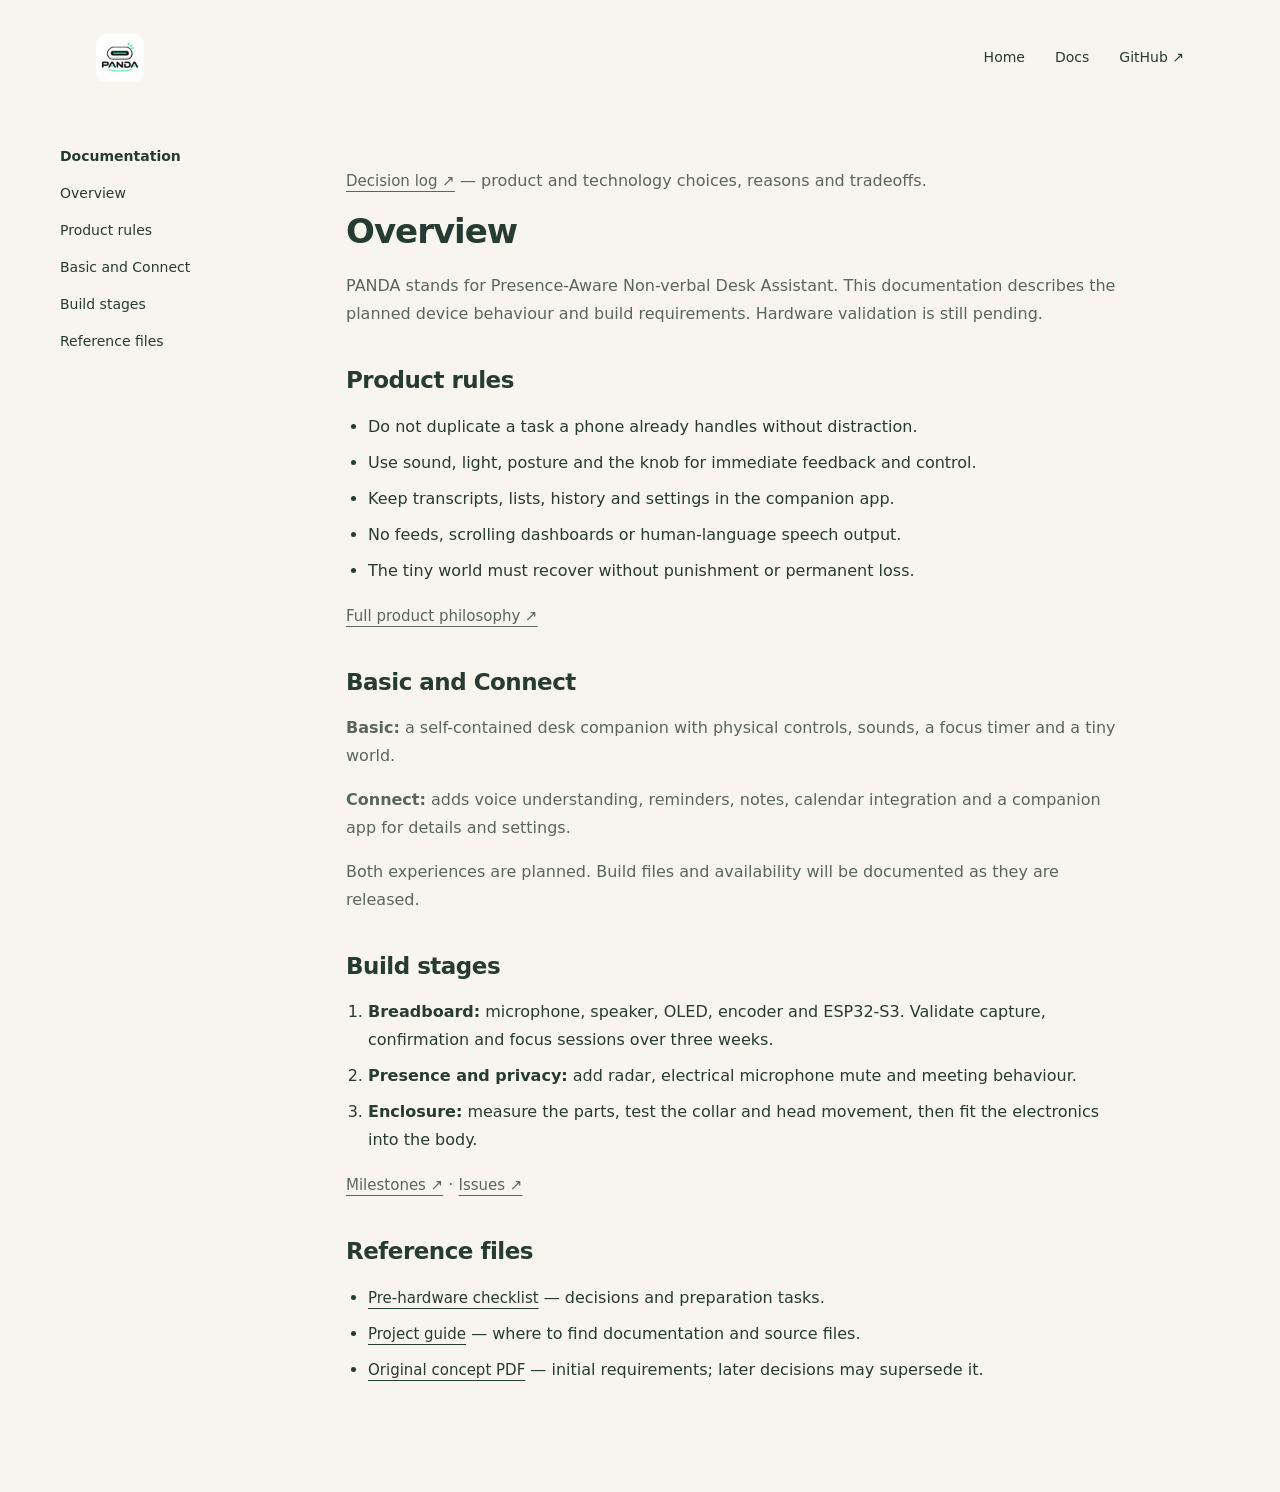
==== site/docs.html @ 61f552d8 "docs: record agreed product and technology decisions" ====
<!doctype html>
<html lang="en">
<head><meta charset="utf-8"><meta name="viewport" content="width=device-width, initial-scale=1"><meta name="description" content="PANDA documentation, requirements, build stages and reference files."><title>Documentation — PANDA</title><link rel="stylesheet" href="style.css"></head>
<body class="documentation">
<a class="skip" href="#main">Skip to content</a>
<header class="wrap"><a class="brand" href="./" aria-label="PANDA home"><img src="assets/panda-logo.webp" width="48" height="48" alt="PANDA"></a><nav aria-label="Main navigation"><a href="./">Home</a><a href="docs.html" aria-current="page">Docs</a><a href="https://github.com/Aman-zishan/panda">GitHub ↗</a></nav></header>
<aside class="doc-sidebar"><nav aria-label="Documentation"><strong>Documentation</strong><a href="#overview">Overview</a><a href="#philosophy">Product rules</a><a href="#scope">Basic and Connect</a><a href="#build">Build stages</a><a href="#references">Reference files</a></nav></aside>
<main id="main" class="reference">
<p><a href="https://github.com/Aman-zishan/panda/blob/main/docs/decisions.md">Decision log ↗</a> — product and technology choices, reasons and tradeoffs.</p>
<section id="overview"><h1>Overview</h1><p>PANDA stands for Presence-Aware Non-verbal Desk Assistant. This documentation describes the planned device behaviour and build requirements. Hardware validation is still pending.</p></section>
<section id="philosophy"><h2>Product rules</h2><ul><li>Do not duplicate a task a phone already handles without distraction.</li><li>Use sound, light, posture and the knob for immediate feedback and control.</li><li>Keep transcripts, lists, history and settings in the companion app.</li><li>No feeds, scrolling dashboards or human-language speech output.</li><li>The tiny world must recover without punishment or permanent loss.</li></ul><p><a href="https://github.com/Aman-zishan/panda/blob/main/docs/product-philosophy.md">Full product philosophy ↗</a></p></section>
<section id="scope"><h2>Basic and Connect</h2><p><strong>Basic:</strong> a self-contained desk companion with physical controls, sounds, a focus timer and a tiny world.</p><p><strong>Connect:</strong> adds voice understanding, reminders, notes, calendar integration and a companion app for details and settings.</p><p>Both experiences are planned. Build files and availability will be documented as they are released.</p></section>
<section id="build"><h2>Build stages</h2><ol><li><strong>Breadboard:</strong> microphone, speaker, OLED, encoder and ESP32-S3. Validate capture, confirmation and focus sessions over three weeks.</li><li><strong>Presence and privacy:</strong> add radar, electrical microphone mute and meeting behaviour.</li><li><strong>Enclosure:</strong> measure the parts, test the collar and head movement, then fit the electronics into the body.</li></ol><p><a href="https://github.com/Aman-zishan/panda/milestones">Milestones ↗</a> · <a href="https://github.com/Aman-zishan/panda/issues">Issues ↗</a></p></section>
<section id="references"><h2>Reference files</h2><ul><li><a href="https://github.com/Aman-zishan/panda/blob/main/docs/pre-hardware-checklist.md">Pre-hardware checklist</a> — decisions and preparation tasks.</li><li><a href="https://github.com/Aman-zishan/panda/blob/main/docs/repository-structure.md">Project guide</a> — where to find documentation and source files.</li><li><a href="https://github.com/Aman-zishan/panda/blob/main/docs/PANDA_desk_companion_concept_v1.pdf">Original concept PDF</a> — initial requirements; later decisions may supersede it.</li></ul></section>
</main></body></html>
---- site/style.css ----
:root{--paper:#f7f5ee;--ink:#263b32;--muted:#59665e;--line:#d5dbce;--accent:#dce8b8}*{box-sizing:border-box}html{scroll-behavior:smooth;scroll-padding-top:24px}body{margin:0;background:var(--paper);color:var(--ink);font:17px/1.65 system-ui,-apple-system,sans-serif}a{color:inherit;text-underline-offset:5px}a:focus-visible{outline:3px solid #678b35;outline-offset:6px}.wrap{max-width:1160px;margin:auto;padding:0 36px}header{display:flex;justify-content:space-between;align-items:center;min-height:116px}.wordmark{font-weight:850;font-size:26px;letter-spacing:3px;text-decoration:none}.wordmark span{display:block;font-size:9px;letter-spacing:2px}nav{display:flex;gap:30px;font-size:14px}nav a{text-decoration:none}.hero{padding-top:64px;text-align:center}.eyebrow{font-size:11px;font-weight:700;letter-spacing:2px;margin:0 0 25px}.dot{display:inline-block;width:8px;height:8px;border-radius:50%;background:#799545;margin-right:8px}h1,h2{font-family:Georgia,serif;font-weight:400;letter-spacing:-2px;line-height:1.08}h1{font-size:clamp(48px,7.5vw,92px);margin:0 0 28px}h2{font-size:clamp(36px,4vw,52px);margin:0 0 28px}h3{font-size:21px;line-height:1.3;margin:14px 0}p{color:var(--muted)}.intro{max-width:580px;margin:0 auto;font-size:19px}.actions{display:flex;gap:28px;justify-content:center;align-items:center;margin:32px 0 46px}.button{display:inline-block;background:var(--ink);color:var(--paper);padding:13px 23px;border-radius:6px;text-decoration:none;font-size:14px}.text-link{font-size:14px;font-weight:600}figure{margin:0}figure img{width:100%;height:auto;display:block;border-radius:14px}figcaption{font-size:11px;text-align:right;margin-top:10px;color:var(--muted)}.acronym{font-size:12px;letter-spacing:2px;margin:35px 0 65px}.band{background:#e9edde;padding:80px 0}.philosophy,.journey{display:grid;grid-template-columns:1fr 1fr;gap:90px}.large{font-size:25px;line-height:1.45;margin-top:0;color:var(--ink)}.experience{padding-top:90px;padding-bottom:75px}.columns{display:grid;grid-template-columns:repeat(3,1fr);gap:44px;margin-top:45px}.number{display:block;border-top:1px solid var(--line);padding-top:20px;font:italic 26px Georgia,serif}.note{font-size:12px;margin-top:28px}.journey{border-top:1px solid var(--line);padding-top:80px;padding-bottom:80px}.timeline{list-style:none;padding:0 0 0 24px;margin:0;border-left:1px solid var(--line)}.timeline li{margin-bottom:30px}.timeline li:last-child{margin-bottom:0}.timeline p{margin:0;font-size:15px}.tag{background:var(--accent);padding:4px 8px;font-size:10px;letter-spacing:1px;border-radius:3px}.docs{background:#edf0e6;padding:80px 0}.doc-list{margin-top:36px}.doc-list a{display:flex;justify-content:space-between;align-items:center;text-decoration:none;border-top:1px solid #cbd3c3;padding:22px 0;gap:20px}.doc-list a:hover strong{text-decoration:underline}.doc-list small{display:block;color:var(--muted);font-size:14px;margin-top:4px}footer{display:flex;gap:28px;justify-content:space-between;align-items:center;min-height:130px;font-size:12px}.skip{position:absolute;left:16px;top:-100px;background:white;padding:12px}.skip:focus{top:12px}@media(max-width:700px){.wrap{padding-left:22px;padding-right:22px}header{min-height:95px}nav{gap:16px;font-size:12px}.hero{padding-top:40px}.philosophy,.journey,.columns{grid-template-columns:1fr;gap:28px}.actions{gap:18px}.band,.docs{padding:55px 0}.experience,.journey{padding-top:55px;padding-bottom:55px}.acronym{font-size:10px;letter-spacing:1px}.intro{font-size:17px}footer{flex-wrap:wrap;padding-top:30px;padding-bottom:30px;gap:10px}footer p{width:100%;margin:0}.wordmark{font-size:22px}}@media(prefers-reduced-motion:reduce){html{scroll-behavior:auto}}
.brand{display:flex;align-items:center;gap:12px;text-decoration:none}.brand img{width:48px;height:48px;border-radius:10px}.product-points{display:flex;justify-content:center;gap:45px;font-size:14px;margin:30px 0}.doc-sidebar{position:fixed;top:145px;left:max(24px,calc((100vw - 1160px)/2));width:190px}.doc-sidebar nav{display:flex;flex-direction:column;gap:14px}.documentation main,.documentation footer{max-width:850px;margin-left:max(250px,calc((100vw - 1160px)/2 + 250px));margin-right:30px}.documentation .hero{text-align:left;padding-top:35px}.documentation .hero figure,.documentation .hero .actions,.documentation .hero .acronym{display:none}.documentation h1{font:600 40px/1.2 system-ui;letter-spacing:-1px}.documentation h2{font:600 26px/1.3 system-ui;letter-spacing:-.5px}.documentation .intro{margin:0}.documentation .band,.documentation .docs{background:transparent;padding:35px 0}.documentation .philosophy,.documentation .journey,.documentation .columns{display:block}.documentation .experience,.documentation .journey{padding-top:35px;padding-bottom:35px}.documentation .large{font-size:18px}.documentation .eyebrow{margin-bottom:14px}.documentation .note{font-size:13px}.documentation .timeline{margin-top:30px}.documentation .columns{margin-top:15px}.documentation .number{display:none}.documentation .docs .note{display:none}@media(max-width:700px){.doc-sidebar{position:static;width:auto;padding:15px 22px;border-bottom:1px solid var(--line)}.doc-sidebar nav{flex-direction:row;flex-wrap:wrap;gap:12px}.doc-sidebar strong{width:100%}.documentation main,.documentation footer{margin:0;max-width:none}.product-points{gap:12px;flex-wrap:wrap}}
.reference{padding:35px 36px 70px;line-height:1.75}.reference section{margin-bottom:38px;scroll-margin-top:24px}.reference h1{margin-bottom:20px}.reference h2{margin-bottom:14px}.reference p,.reference li{font-size:16px}.reference li{margin-bottom:8px}.reference ul,.reference ol{padding-left:22px}.reference a{font-size:15px}.documentation .reference h1{font-size:34px}.documentation .reference h2{font-size:23px}@media(max-width:700px){.reference{padding:28px 22px}}
.hero .robot{max-width:420px;margin:0 auto}.hero .robot img{border-radius:0}
.homepage{min-height:100svh;display:flex;flex-direction:column}.homepage>.wrap{width:100%}.homepage header{min-height:88px}.homepage footer{min-height:76px}.homepage .hero{flex:1;display:grid;grid-template-columns:1.2fr 1fr;align-items:center;gap:40px;padding-top:20px;padding-bottom:20px;text-align:left}.homepage h1{font-size:clamp(42px,5.3vw,70px)}.homepage .intro{margin:0;max-width:460px}.homepage .actions{justify-content:flex-start;margin:28px 0 0}.homepage .robot{width:100%;max-width:420px}.homepage .robot img{max-height:calc(100svh - 210px);object-fit:contain}@media(max-width:700px){.homepage .hero{grid-template-columns:1fr;text-align:center;gap:28px}.homepage .intro{margin:auto}.homepage .actions{justify-content:center}.homepage .robot{max-width:300px}.homepage .robot img{max-height:none}.homepage footer{min-height:76px}}
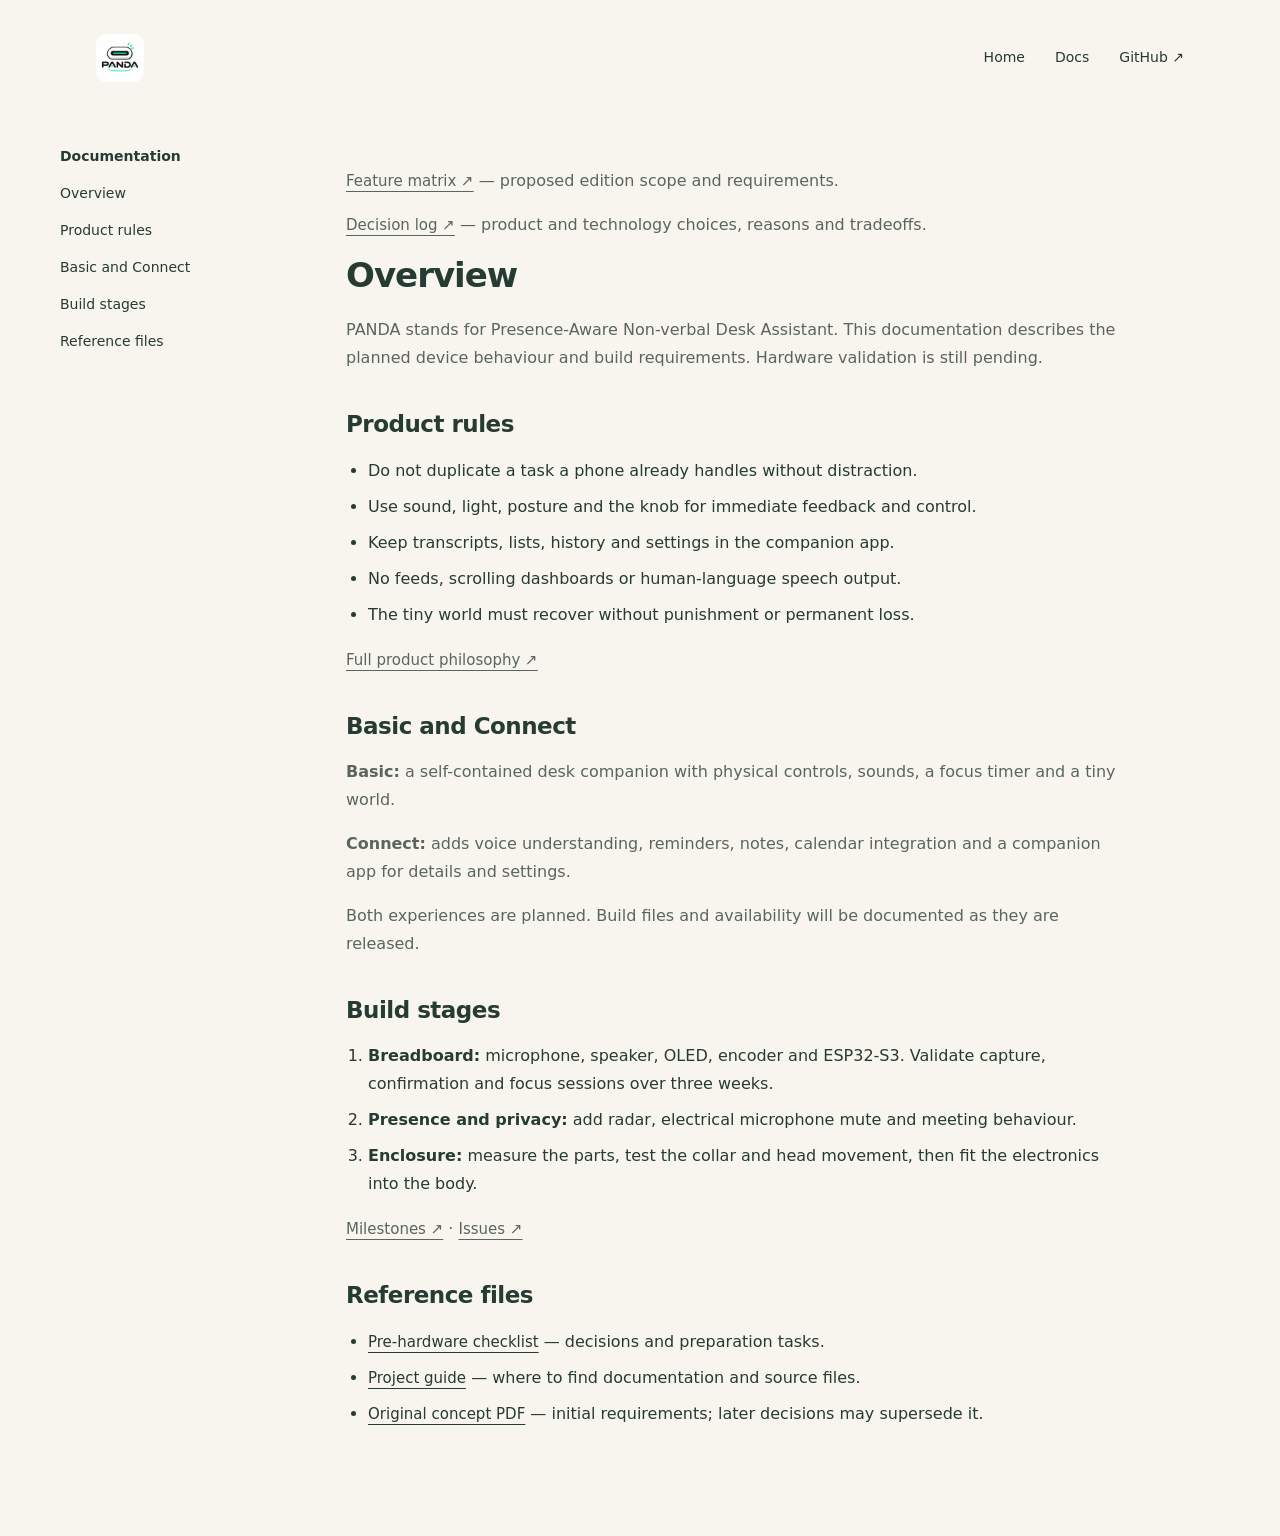
==== commit 60891d6b: "docs: draft Basic and Connect feature requirements" ====
--- a/site/docs.html
+++ b/site/docs.html
@@ -6,6 +6,7 @@
 <header class="wrap"><a class="brand" href="./" aria-label="PANDA home"><img src="assets/panda-logo.webp" width="48" height="48" alt="PANDA"></a><nav aria-label="Main navigation"><a href="./">Home</a><a href="docs.html" aria-current="page">Docs</a><a href="https://github.com/Aman-zishan/panda">GitHub ↗</a></nav></header>
 <aside class="doc-sidebar"><nav aria-label="Documentation"><strong>Documentation</strong><a href="#overview">Overview</a><a href="#philosophy">Product rules</a><a href="#scope">Basic and Connect</a><a href="#build">Build stages</a><a href="#references">Reference files</a></nav></aside>
 <main id="main" class="reference">
+<p><a href="https://github.com/Aman-zishan/panda/blob/main/docs/feature-matrix.md">Feature matrix ↗</a> — proposed edition scope and requirements.</p>
 <p><a href="https://github.com/Aman-zishan/panda/blob/main/docs/decisions.md">Decision log ↗</a> — product and technology choices, reasons and tradeoffs.</p>
 <section id="overview"><h1>Overview</h1><p>PANDA stands for Presence-Aware Non-verbal Desk Assistant. This documentation describes the planned device behaviour and build requirements. Hardware validation is still pending.</p></section>
 <section id="philosophy"><h2>Product rules</h2><ul><li>Do not duplicate a task a phone already handles without distraction.</li><li>Use sound, light, posture and the knob for immediate feedback and control.</li><li>Keep transcripts, lists, history and settings in the companion app.</li><li>No feeds, scrolling dashboards or human-language speech output.</li><li>The tiny world must recover without punishment or permanent loss.</li></ul><p><a href="https://github.com/Aman-zishan/panda/blob/main/docs/product-philosophy.md">Full product philosophy ↗</a></p></section>
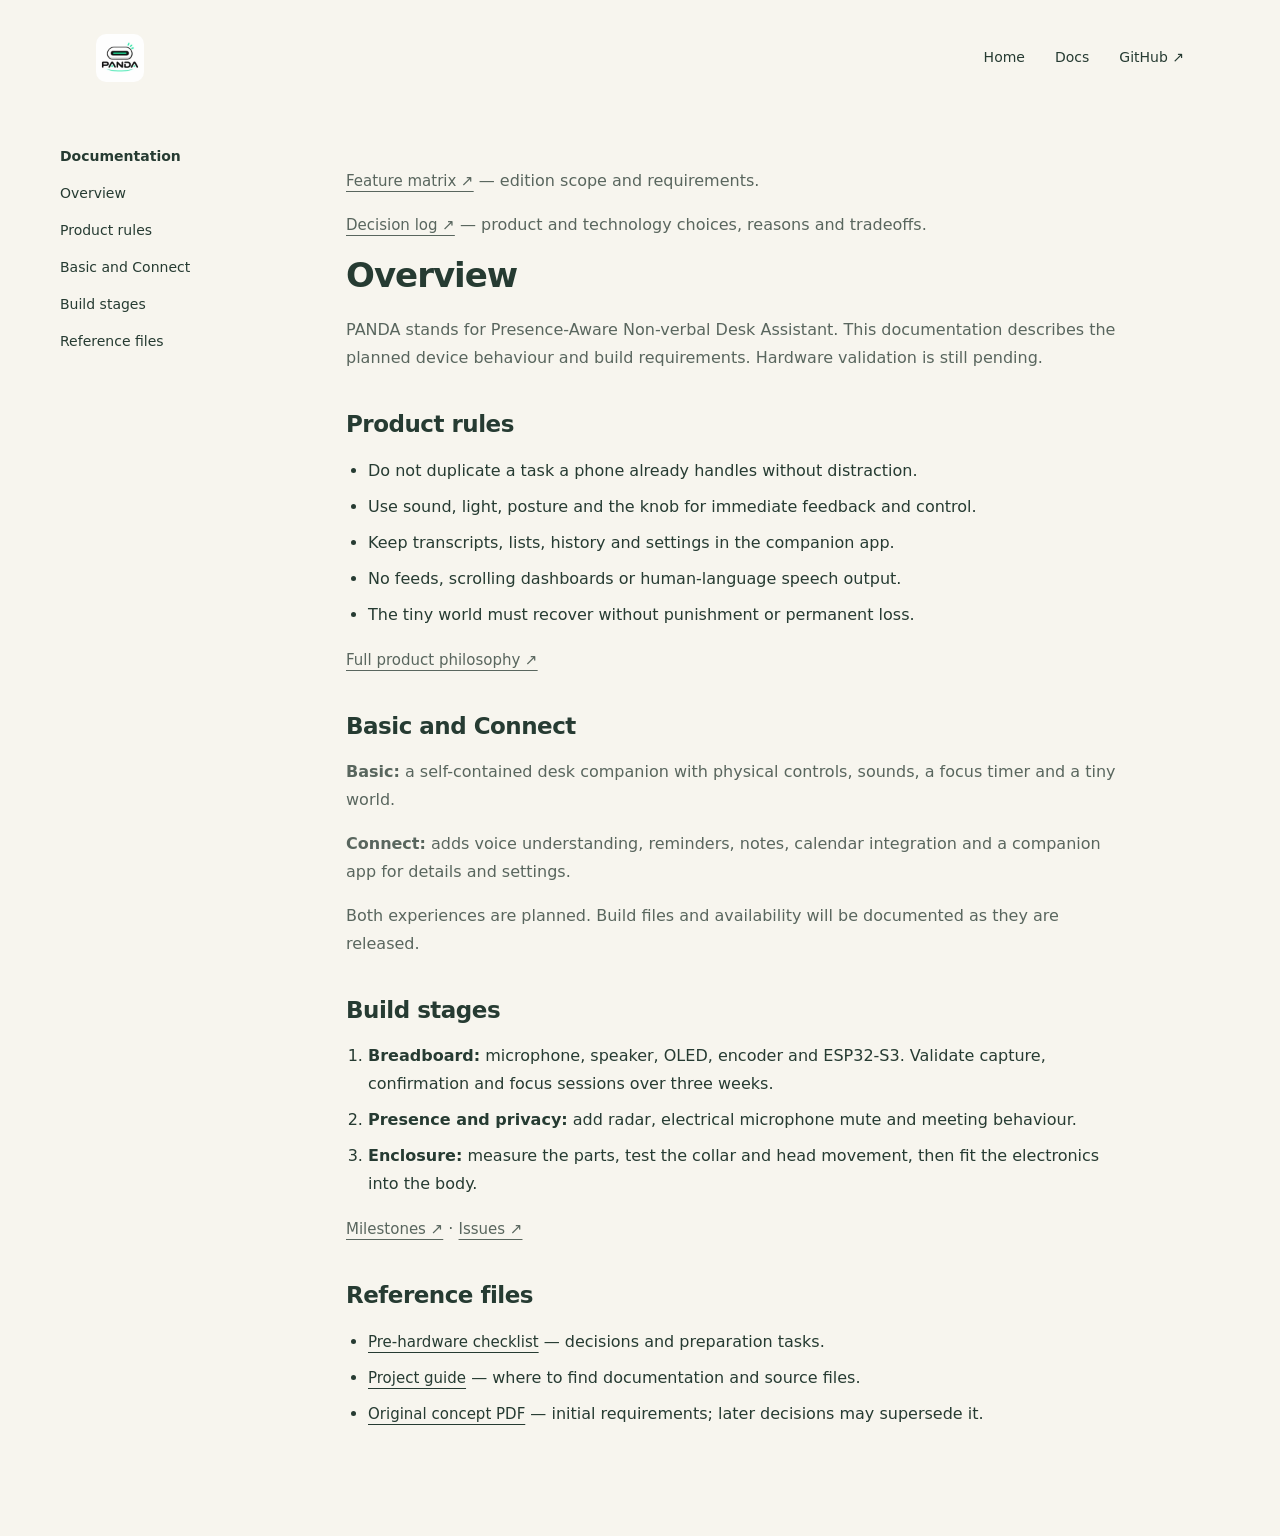
==== commit c6b46991: "docs: approve Basic and Connect feature scope" ====
--- a/site/docs.html
+++ b/site/docs.html
@@ -6,7 +6,7 @@
 <header class="wrap"><a class="brand" href="./" aria-label="PANDA home"><img src="assets/panda-logo.webp" width="48" height="48" alt="PANDA"></a><nav aria-label="Main navigation"><a href="./">Home</a><a href="docs.html" aria-current="page">Docs</a><a href="https://github.com/Aman-zishan/panda">GitHub ↗</a></nav></header>
 <aside class="doc-sidebar"><nav aria-label="Documentation"><strong>Documentation</strong><a href="#overview">Overview</a><a href="#philosophy">Product rules</a><a href="#scope">Basic and Connect</a><a href="#build">Build stages</a><a href="#references">Reference files</a></nav></aside>
 <main id="main" class="reference">
-<p><a href="https://github.com/Aman-zishan/panda/blob/main/docs/feature-matrix.md">Feature matrix ↗</a> — proposed edition scope and requirements.</p>
+<p><a href="https://github.com/Aman-zishan/panda/blob/main/docs/feature-matrix.md">Feature matrix ↗</a> — edition scope and requirements.</p>
 <p><a href="https://github.com/Aman-zishan/panda/blob/main/docs/decisions.md">Decision log ↗</a> — product and technology choices, reasons and tradeoffs.</p>
 <section id="overview"><h1>Overview</h1><p>PANDA stands for Presence-Aware Non-verbal Desk Assistant. This documentation describes the planned device behaviour and build requirements. Hardware validation is still pending.</p></section>
 <section id="philosophy"><h2>Product rules</h2><ul><li>Do not duplicate a task a phone already handles without distraction.</li><li>Use sound, light, posture and the knob for immediate feedback and control.</li><li>Keep transcripts, lists, history and settings in the companion app.</li><li>No feeds, scrolling dashboards or human-language speech output.</li><li>The tiny world must recover without punishment or permanent loss.</li></ul><p><a href="https://github.com/Aman-zishan/panda/blob/main/docs/product-philosophy.md">Full product philosophy ↗</a></p></section>
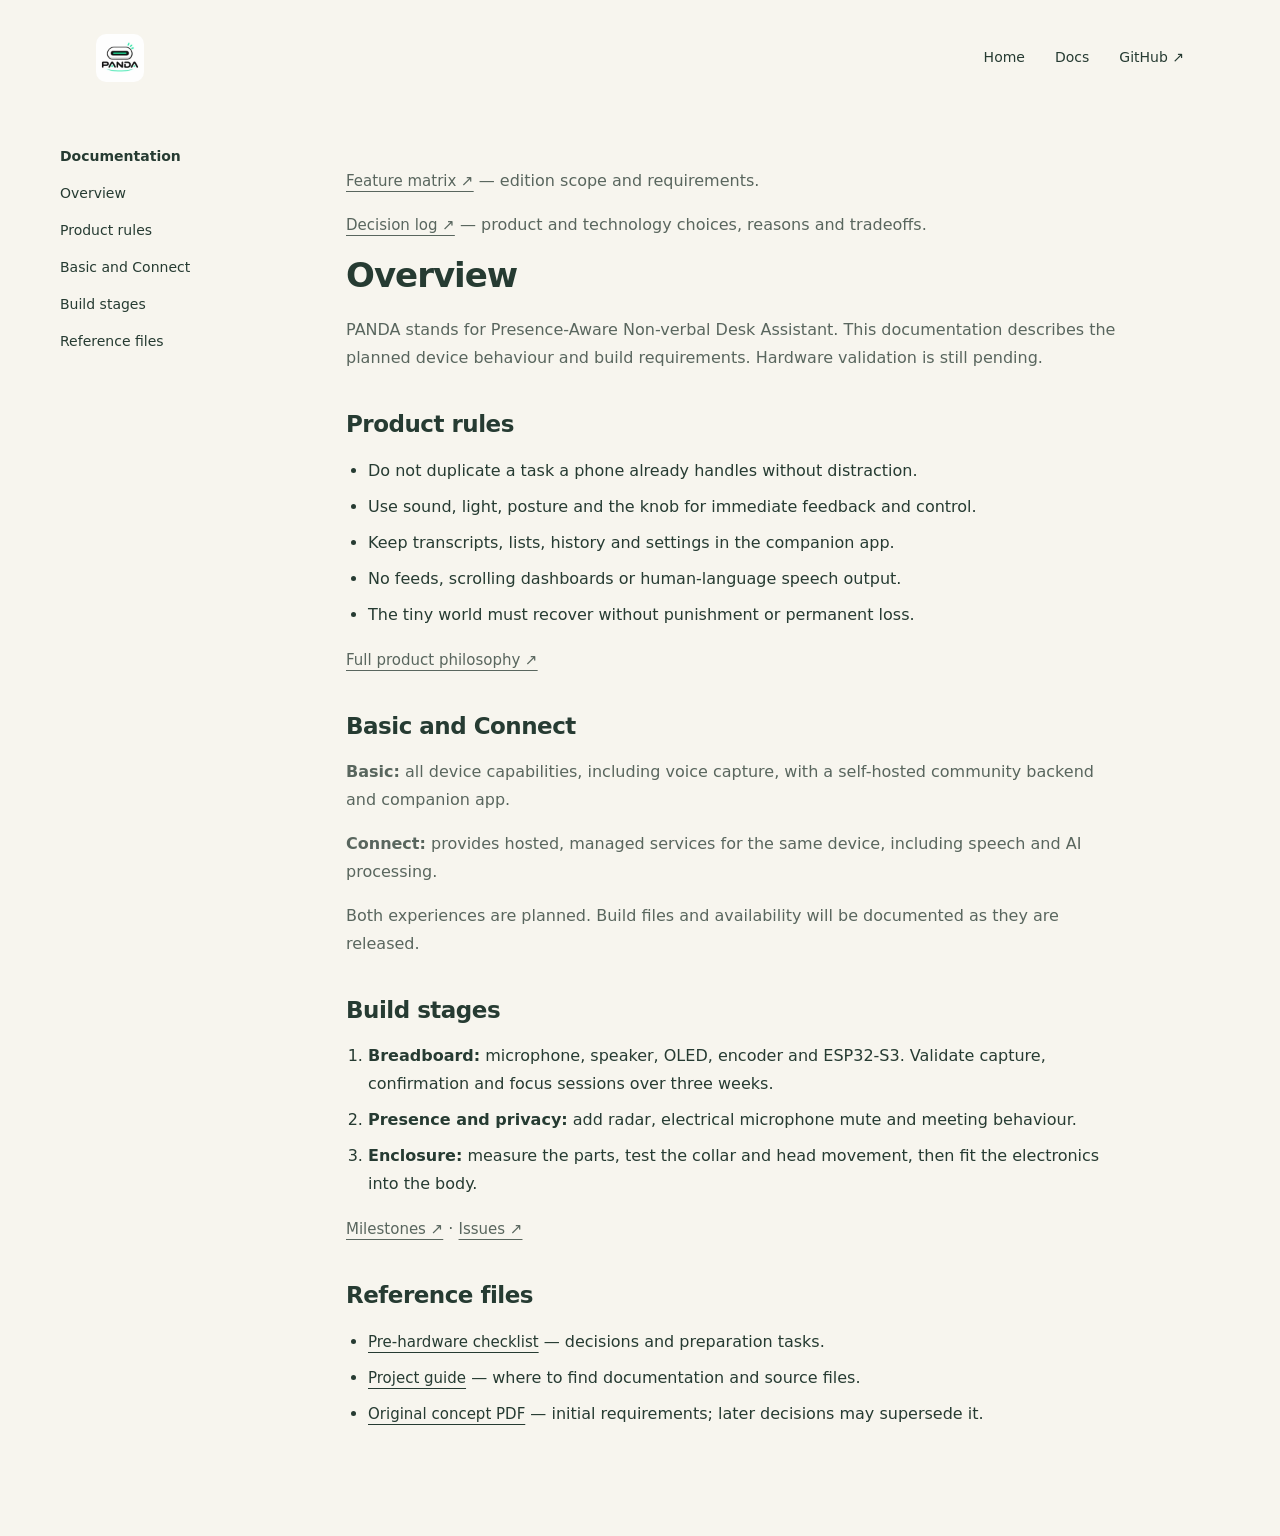
==== commit a9d060ef: "docs: define Basic as full self-hosted community edition" ====
--- a/site/docs.html
+++ b/site/docs.html
@@ -10,7 +10,7 @@
 <p><a href="https://github.com/Aman-zishan/panda/blob/main/docs/decisions.md">Decision log ↗</a> — product and technology choices, reasons and tradeoffs.</p>
 <section id="overview"><h1>Overview</h1><p>PANDA stands for Presence-Aware Non-verbal Desk Assistant. This documentation describes the planned device behaviour and build requirements. Hardware validation is still pending.</p></section>
 <section id="philosophy"><h2>Product rules</h2><ul><li>Do not duplicate a task a phone already handles without distraction.</li><li>Use sound, light, posture and the knob for immediate feedback and control.</li><li>Keep transcripts, lists, history and settings in the companion app.</li><li>No feeds, scrolling dashboards or human-language speech output.</li><li>The tiny world must recover without punishment or permanent loss.</li></ul><p><a href="https://github.com/Aman-zishan/panda/blob/main/docs/product-philosophy.md">Full product philosophy ↗</a></p></section>
-<section id="scope"><h2>Basic and Connect</h2><p><strong>Basic:</strong> a self-contained desk companion with physical controls, sounds, a focus timer and a tiny world.</p><p><strong>Connect:</strong> adds voice understanding, reminders, notes, calendar integration and a companion app for details and settings.</p><p>Both experiences are planned. Build files and availability will be documented as they are released.</p></section>
+<section id="scope"><h2>Basic and Connect</h2><p><strong>Basic:</strong> all device capabilities, including voice capture, with a self-hosted community backend and companion app.</p><p><strong>Connect:</strong> provides hosted, managed services for the same device, including speech and AI processing.</p><p>Both experiences are planned. Build files and availability will be documented as they are released.</p></section>
 <section id="build"><h2>Build stages</h2><ol><li><strong>Breadboard:</strong> microphone, speaker, OLED, encoder and ESP32-S3. Validate capture, confirmation and focus sessions over three weeks.</li><li><strong>Presence and privacy:</strong> add radar, electrical microphone mute and meeting behaviour.</li><li><strong>Enclosure:</strong> measure the parts, test the collar and head movement, then fit the electronics into the body.</li></ol><p><a href="https://github.com/Aman-zishan/panda/milestones">Milestones ↗</a> · <a href="https://github.com/Aman-zishan/panda/issues">Issues ↗</a></p></section>
 <section id="references"><h2>Reference files</h2><ul><li><a href="https://github.com/Aman-zishan/panda/blob/main/docs/pre-hardware-checklist.md">Pre-hardware checklist</a> — decisions and preparation tasks.</li><li><a href="https://github.com/Aman-zishan/panda/blob/main/docs/repository-structure.md">Project guide</a> — where to find documentation and source files.</li><li><a href="https://github.com/Aman-zishan/panda/blob/main/docs/PANDA_desk_companion_concept_v1.pdf">Original concept PDF</a> — initial requirements; later decisions may supersede it.</li></ul></section>
 </main></body></html>
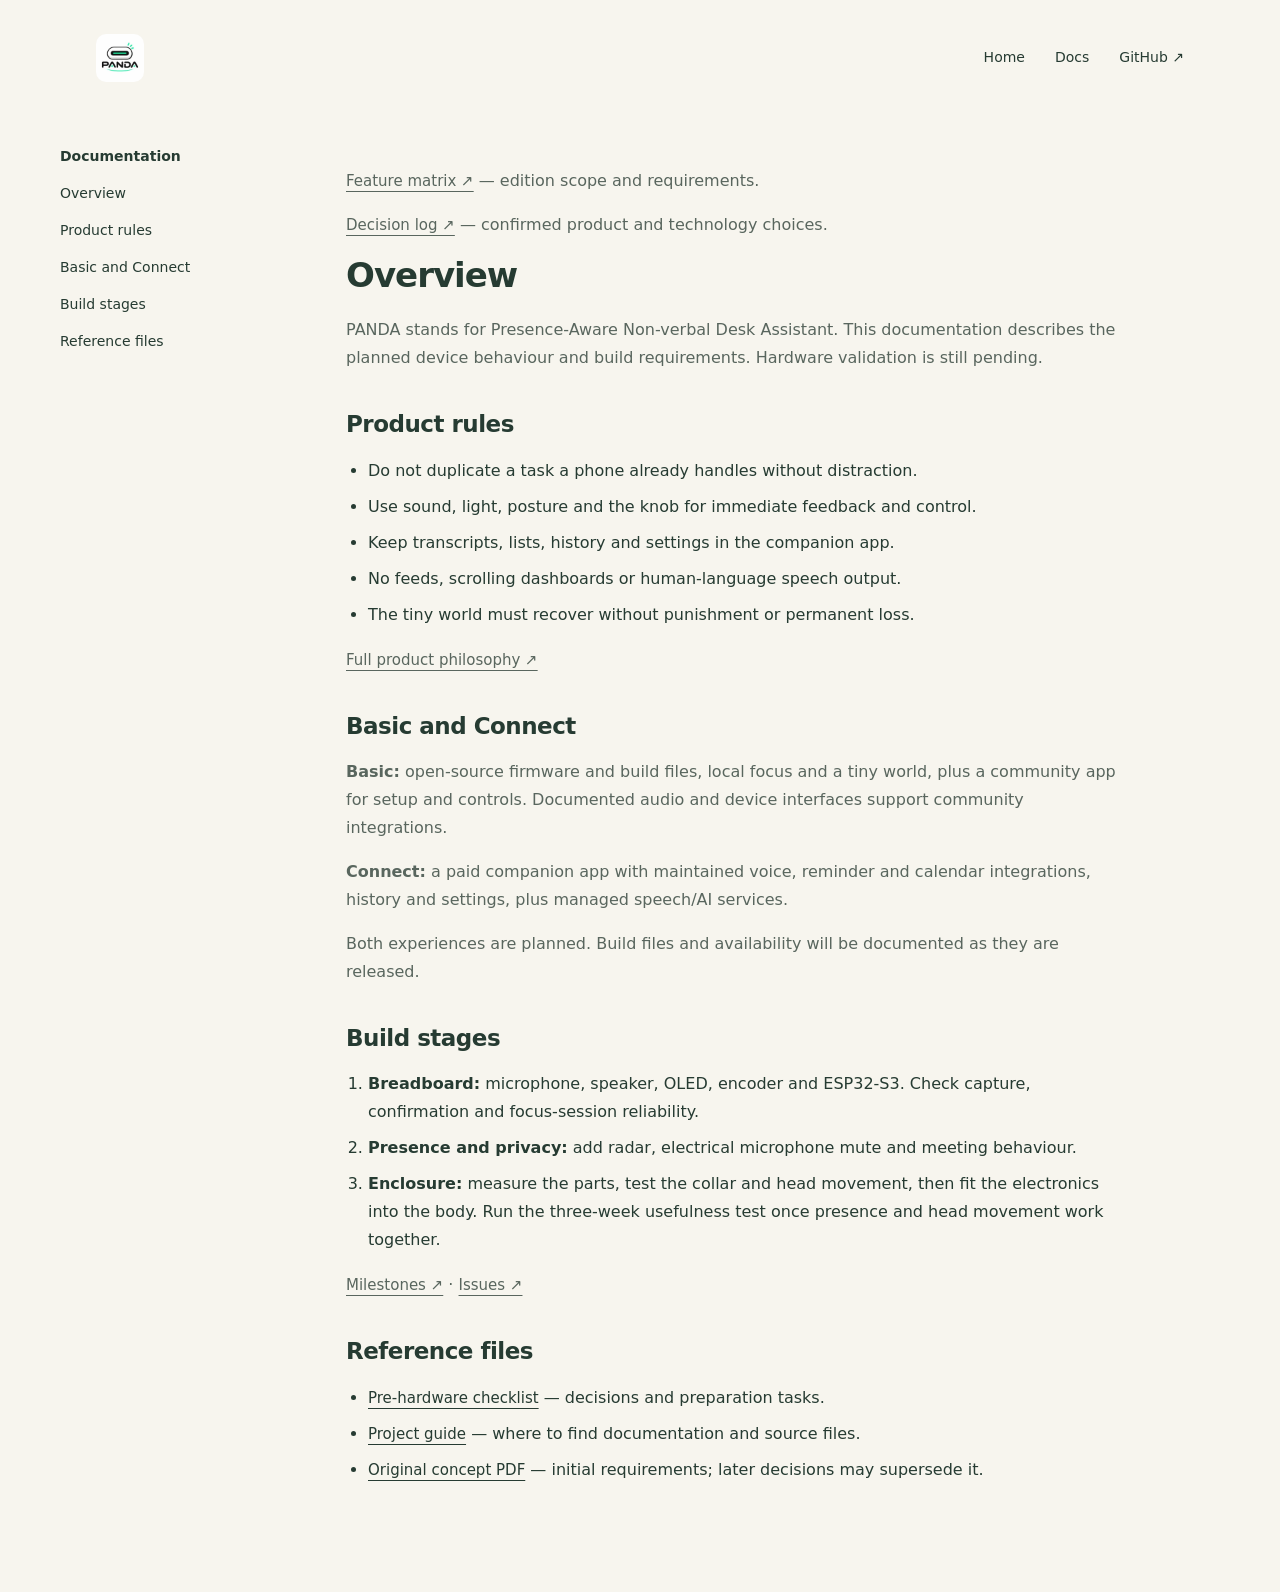
==== commit de703204: "docs: define community Basic and paid Connect app scope" ====
--- a/site/docs.html
+++ b/site/docs.html
@@ -7,10 +7,10 @@
 <aside class="doc-sidebar"><nav aria-label="Documentation"><strong>Documentation</strong><a href="#overview">Overview</a><a href="#philosophy">Product rules</a><a href="#scope">Basic and Connect</a><a href="#build">Build stages</a><a href="#references">Reference files</a></nav></aside>
 <main id="main" class="reference">
 <p><a href="https://github.com/Aman-zishan/panda/blob/main/docs/feature-matrix.md">Feature matrix ↗</a> — edition scope and requirements.</p>
-<p><a href="https://github.com/Aman-zishan/panda/blob/main/docs/decisions.md">Decision log ↗</a> — product and technology choices, reasons and tradeoffs.</p>
+<p><a href="https://github.com/Aman-zishan/panda/blob/main/docs/decisions.md">Decision log ↗</a> — confirmed product and technology choices.</p>
 <section id="overview"><h1>Overview</h1><p>PANDA stands for Presence-Aware Non-verbal Desk Assistant. This documentation describes the planned device behaviour and build requirements. Hardware validation is still pending.</p></section>
 <section id="philosophy"><h2>Product rules</h2><ul><li>Do not duplicate a task a phone already handles without distraction.</li><li>Use sound, light, posture and the knob for immediate feedback and control.</li><li>Keep transcripts, lists, history and settings in the companion app.</li><li>No feeds, scrolling dashboards or human-language speech output.</li><li>The tiny world must recover without punishment or permanent loss.</li></ul><p><a href="https://github.com/Aman-zishan/panda/blob/main/docs/product-philosophy.md">Full product philosophy ↗</a></p></section>
-<section id="scope"><h2>Basic and Connect</h2><p><strong>Basic:</strong> all device capabilities, including voice capture, with a self-hosted community backend and companion app.</p><p><strong>Connect:</strong> provides hosted, managed services for the same device, including speech and AI processing.</p><p>Both experiences are planned. Build files and availability will be documented as they are released.</p></section>
-<section id="build"><h2>Build stages</h2><ol><li><strong>Breadboard:</strong> microphone, speaker, OLED, encoder and ESP32-S3. Validate capture, confirmation and focus sessions over three weeks.</li><li><strong>Presence and privacy:</strong> add radar, electrical microphone mute and meeting behaviour.</li><li><strong>Enclosure:</strong> measure the parts, test the collar and head movement, then fit the electronics into the body.</li></ol><p><a href="https://github.com/Aman-zishan/panda/milestones">Milestones ↗</a> · <a href="https://github.com/Aman-zishan/panda/issues">Issues ↗</a></p></section>
+<section id="scope"><h2>Basic and Connect</h2><p><strong>Basic:</strong> open-source firmware and build files, local focus and a tiny world, plus a community app for setup and controls. Documented audio and device interfaces support community integrations.</p><p><strong>Connect:</strong> a paid companion app with maintained voice, reminder and calendar integrations, history and settings, plus managed speech/AI services.</p><p>Both experiences are planned. Build files and availability will be documented as they are released.</p></section>
+<section id="build"><h2>Build stages</h2><ol><li><strong>Breadboard:</strong> microphone, speaker, OLED, encoder and ESP32-S3. Check capture, confirmation and focus-session reliability.</li><li><strong>Presence and privacy:</strong> add radar, electrical microphone mute and meeting behaviour.</li><li><strong>Enclosure:</strong> measure the parts, test the collar and head movement, then fit the electronics into the body. Run the three-week usefulness test once presence and head movement work together.</li></ol><p><a href="https://github.com/Aman-zishan/panda/milestones">Milestones ↗</a> · <a href="https://github.com/Aman-zishan/panda/issues">Issues ↗</a></p></section>
 <section id="references"><h2>Reference files</h2><ul><li><a href="https://github.com/Aman-zishan/panda/blob/main/docs/pre-hardware-checklist.md">Pre-hardware checklist</a> — decisions and preparation tasks.</li><li><a href="https://github.com/Aman-zishan/panda/blob/main/docs/repository-structure.md">Project guide</a> — where to find documentation and source files.</li><li><a href="https://github.com/Aman-zishan/panda/blob/main/docs/PANDA_desk_companion_concept_v1.pdf">Original concept PDF</a> — initial requirements; later decisions may supersede it.</li></ul></section>
 </main></body></html>
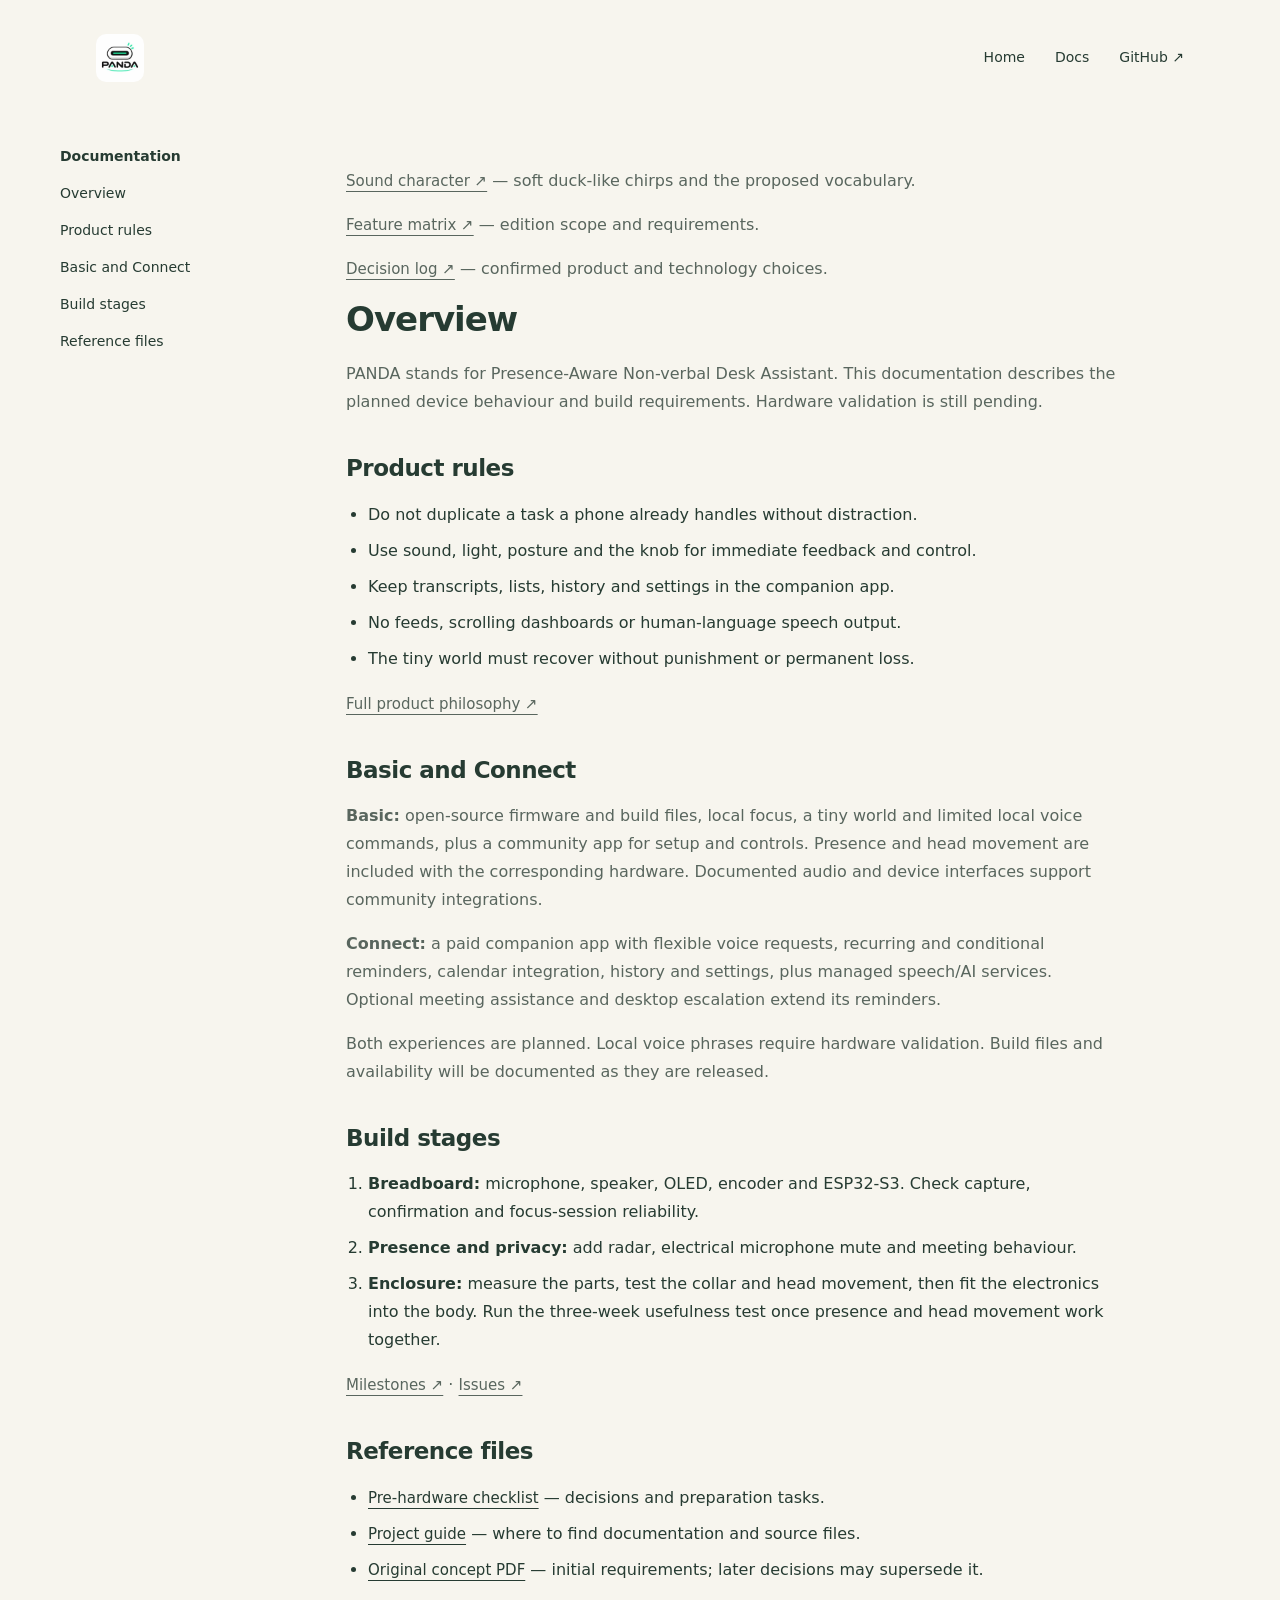
==== commit 9ea54058: "docs: align project references and record sound direction" ====
--- a/site/docs.html
+++ b/site/docs.html
@@ -6,11 +6,12 @@
 <header class="wrap"><a class="brand" href="./" aria-label="PANDA home"><img src="assets/panda-logo.webp" width="48" height="48" alt="PANDA"></a><nav aria-label="Main navigation"><a href="./">Home</a><a href="docs.html" aria-current="page">Docs</a><a href="https://github.com/Aman-zishan/panda">GitHub ↗</a></nav></header>
 <aside class="doc-sidebar"><nav aria-label="Documentation"><strong>Documentation</strong><a href="#overview">Overview</a><a href="#philosophy">Product rules</a><a href="#scope">Basic and Connect</a><a href="#build">Build stages</a><a href="#references">Reference files</a></nav></aside>
 <main id="main" class="reference">
+<p><a href="https://github.com/Aman-zishan/panda/blob/main/docs/sounds.md">Sound character ↗</a> — soft duck-like chirps and the proposed vocabulary.</p>
 <p><a href="https://github.com/Aman-zishan/panda/blob/main/docs/feature-matrix.md">Feature matrix ↗</a> — edition scope and requirements.</p>
 <p><a href="https://github.com/Aman-zishan/panda/blob/main/docs/decisions.md">Decision log ↗</a> — confirmed product and technology choices.</p>
 <section id="overview"><h1>Overview</h1><p>PANDA stands for Presence-Aware Non-verbal Desk Assistant. This documentation describes the planned device behaviour and build requirements. Hardware validation is still pending.</p></section>
 <section id="philosophy"><h2>Product rules</h2><ul><li>Do not duplicate a task a phone already handles without distraction.</li><li>Use sound, light, posture and the knob for immediate feedback and control.</li><li>Keep transcripts, lists, history and settings in the companion app.</li><li>No feeds, scrolling dashboards or human-language speech output.</li><li>The tiny world must recover without punishment or permanent loss.</li></ul><p><a href="https://github.com/Aman-zishan/panda/blob/main/docs/product-philosophy.md">Full product philosophy ↗</a></p></section>
-<section id="scope"><h2>Basic and Connect</h2><p><strong>Basic:</strong> open-source firmware and build files, local focus and a tiny world, plus a community app for setup and controls. Documented audio and device interfaces support community integrations.</p><p><strong>Connect:</strong> a paid companion app with maintained voice, reminder and calendar integrations, history and settings, plus managed speech/AI services.</p><p>Both experiences are planned. Build files and availability will be documented as they are released.</p></section>
+<section id="scope"><h2>Basic and Connect</h2><p><strong>Basic:</strong> open-source firmware and build files, local focus, a tiny world and limited local voice commands, plus a community app for setup and controls. Presence and head movement are included with the corresponding hardware. Documented audio and device interfaces support community integrations.</p><p><strong>Connect:</strong> a paid companion app with flexible voice requests, recurring and conditional reminders, calendar integration, history and settings, plus managed speech/AI services. Optional meeting assistance and desktop escalation extend its reminders.</p><p>Both experiences are planned. Local voice phrases require hardware validation. Build files and availability will be documented as they are released.</p></section>
 <section id="build"><h2>Build stages</h2><ol><li><strong>Breadboard:</strong> microphone, speaker, OLED, encoder and ESP32-S3. Check capture, confirmation and focus-session reliability.</li><li><strong>Presence and privacy:</strong> add radar, electrical microphone mute and meeting behaviour.</li><li><strong>Enclosure:</strong> measure the parts, test the collar and head movement, then fit the electronics into the body. Run the three-week usefulness test once presence and head movement work together.</li></ol><p><a href="https://github.com/Aman-zishan/panda/milestones">Milestones ↗</a> · <a href="https://github.com/Aman-zishan/panda/issues">Issues ↗</a></p></section>
 <section id="references"><h2>Reference files</h2><ul><li><a href="https://github.com/Aman-zishan/panda/blob/main/docs/pre-hardware-checklist.md">Pre-hardware checklist</a> — decisions and preparation tasks.</li><li><a href="https://github.com/Aman-zishan/panda/blob/main/docs/repository-structure.md">Project guide</a> — where to find documentation and source files.</li><li><a href="https://github.com/Aman-zishan/panda/blob/main/docs/PANDA_desk_companion_concept_v1.pdf">Original concept PDF</a> — initial requirements; later decisions may supersede it.</li></ul></section>
 </main></body></html>
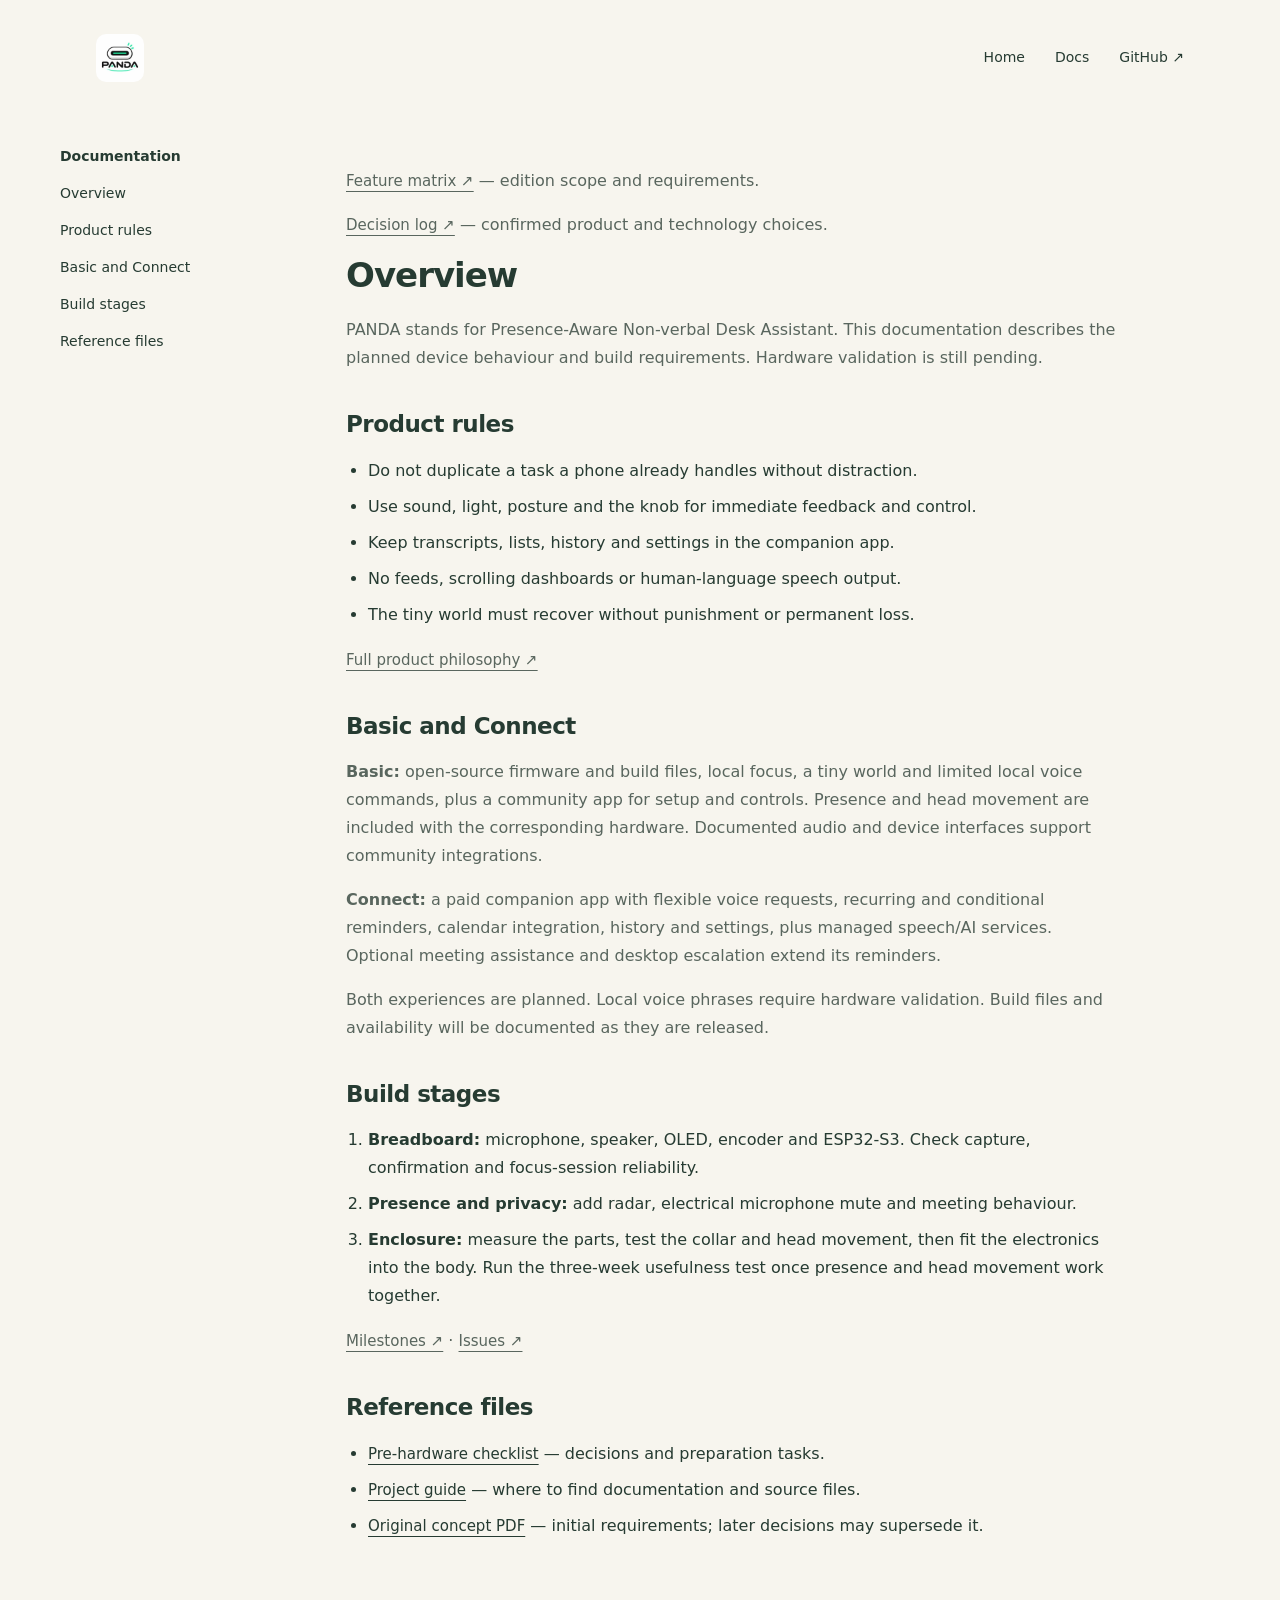
==== commit b6c38af2: "docs: move sound design work to local notes" ====
--- a/site/docs.html
+++ b/site/docs.html
@@ -6,7 +6,6 @@
 <header class="wrap"><a class="brand" href="./" aria-label="PANDA home"><img src="assets/panda-logo.webp" width="48" height="48" alt="PANDA"></a><nav aria-label="Main navigation"><a href="./">Home</a><a href="docs.html" aria-current="page">Docs</a><a href="https://github.com/Aman-zishan/panda">GitHub ↗</a></nav></header>
 <aside class="doc-sidebar"><nav aria-label="Documentation"><strong>Documentation</strong><a href="#overview">Overview</a><a href="#philosophy">Product rules</a><a href="#scope">Basic and Connect</a><a href="#build">Build stages</a><a href="#references">Reference files</a></nav></aside>
 <main id="main" class="reference">
-<p><a href="https://github.com/Aman-zishan/panda/blob/main/docs/sounds.md">Sound character ↗</a> — soft duck-like chirps and the proposed vocabulary.</p>
 <p><a href="https://github.com/Aman-zishan/panda/blob/main/docs/feature-matrix.md">Feature matrix ↗</a> — edition scope and requirements.</p>
 <p><a href="https://github.com/Aman-zishan/panda/blob/main/docs/decisions.md">Decision log ↗</a> — confirmed product and technology choices.</p>
 <section id="overview"><h1>Overview</h1><p>PANDA stands for Presence-Aware Non-verbal Desk Assistant. This documentation describes the planned device behaviour and build requirements. Hardware validation is still pending.</p></section>
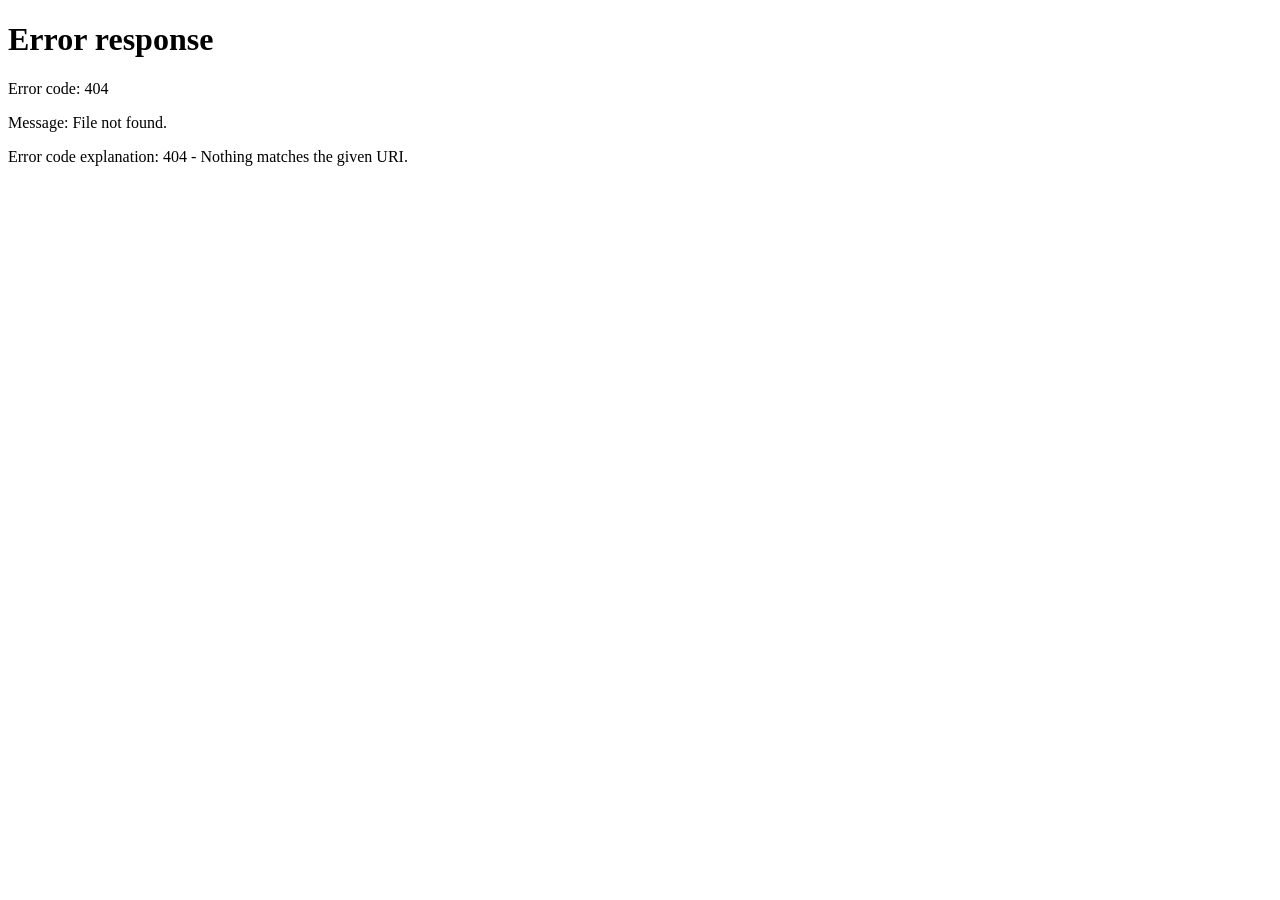
==== commit 36222e03: "docs: build searchable Markdown documentation on GitHub Pages" ====
--- a/site/docs.html
+++ b/site/docs.html
@@ -1,16 +1,5 @@
 <!doctype html>
 <html lang="en">
-<head><meta charset="utf-8"><meta name="viewport" content="width=device-width, initial-scale=1"><meta name="description" content="PANDA documentation, requirements, build stages and reference files."><title>Documentation — PANDA</title><link rel="stylesheet" href="style.css"></head>
-<body class="documentation">
-<a class="skip" href="#main">Skip to content</a>
-<header class="wrap"><a class="brand" href="./" aria-label="PANDA home"><img src="assets/panda-logo.webp" width="48" height="48" alt="PANDA"></a><nav aria-label="Main navigation"><a href="./">Home</a><a href="docs.html" aria-current="page">Docs</a><a href="https://github.com/Aman-zishan/panda">GitHub ↗</a></nav></header>
-<aside class="doc-sidebar"><nav aria-label="Documentation"><strong>Documentation</strong><a href="#overview">Overview</a><a href="#philosophy">Product rules</a><a href="#scope">Basic and Connect</a><a href="#build">Build stages</a><a href="#references">Reference files</a></nav></aside>
-<main id="main" class="reference">
-<p><a href="https://github.com/Aman-zishan/panda/blob/main/docs/feature-matrix.md">Feature matrix ↗</a> — edition scope and requirements.</p>
-<p><a href="https://github.com/Aman-zishan/panda/blob/main/docs/decisions.md">Decision log ↗</a> — confirmed product and technology choices.</p>
-<section id="overview"><h1>Overview</h1><p>PANDA stands for Presence-Aware Non-verbal Desk Assistant. This documentation describes the planned device behaviour and build requirements. Hardware validation is still pending.</p></section>
-<section id="philosophy"><h2>Product rules</h2><ul><li>Do not duplicate a task a phone already handles without distraction.</li><li>Use sound, light, posture and the knob for immediate feedback and control.</li><li>Keep transcripts, lists, history and settings in the companion app.</li><li>No feeds, scrolling dashboards or human-language speech output.</li><li>The tiny world must recover without punishment or permanent loss.</li></ul><p><a href="https://github.com/Aman-zishan/panda/blob/main/docs/product-philosophy.md">Full product philosophy ↗</a></p></section>
-<section id="scope"><h2>Basic and Connect</h2><p><strong>Basic:</strong> open-source firmware and build files, local focus, a tiny world and limited local voice commands, plus a community app for setup and controls. Presence and head movement are included with the corresponding hardware. Documented audio and device interfaces support community integrations.</p><p><strong>Connect:</strong> a paid companion app with flexible voice requests, recurring and conditional reminders, calendar integration, history and settings, plus managed speech/AI services. Optional meeting assistance and desktop escalation extend its reminders.</p><p>Both experiences are planned. Local voice phrases require hardware validation. Build files and availability will be documented as they are released.</p></section>
-<section id="build"><h2>Build stages</h2><ol><li><strong>Breadboard:</strong> microphone, speaker, OLED, encoder and ESP32-S3. Check capture, confirmation and focus-session reliability.</li><li><strong>Presence and privacy:</strong> add radar, electrical microphone mute and meeting behaviour.</li><li><strong>Enclosure:</strong> measure the parts, test the collar and head movement, then fit the electronics into the body. Run the three-week usefulness test once presence and head movement work together.</li></ol><p><a href="https://github.com/Aman-zishan/panda/milestones">Milestones ↗</a> · <a href="https://github.com/Aman-zishan/panda/issues">Issues ↗</a></p></section>
-<section id="references"><h2>Reference files</h2><ul><li><a href="https://github.com/Aman-zishan/panda/blob/main/docs/pre-hardware-checklist.md">Pre-hardware checklist</a> — decisions and preparation tasks.</li><li><a href="https://github.com/Aman-zishan/panda/blob/main/docs/repository-structure.md">Project guide</a> — where to find documentation and source files.</li><li><a href="https://github.com/Aman-zishan/panda/blob/main/docs/PANDA_desk_companion_concept_v1.pdf">Original concept PDF</a> — initial requirements; later decisions may supersede it.</li></ul></section>
-</main></body></html>
+<head><meta charset="utf-8"><meta name="viewport" content="width=device-width, initial-scale=1"><title>PANDA documentation</title><meta http-equiv="refresh" content="0; url=docs/"><link rel="canonical" href="https://aman-zishan.github.io/panda/docs/"></head>
+<body><p>Documentation has moved to <a href="docs/">PANDA Docs</a>.</p></body>
+</html>
